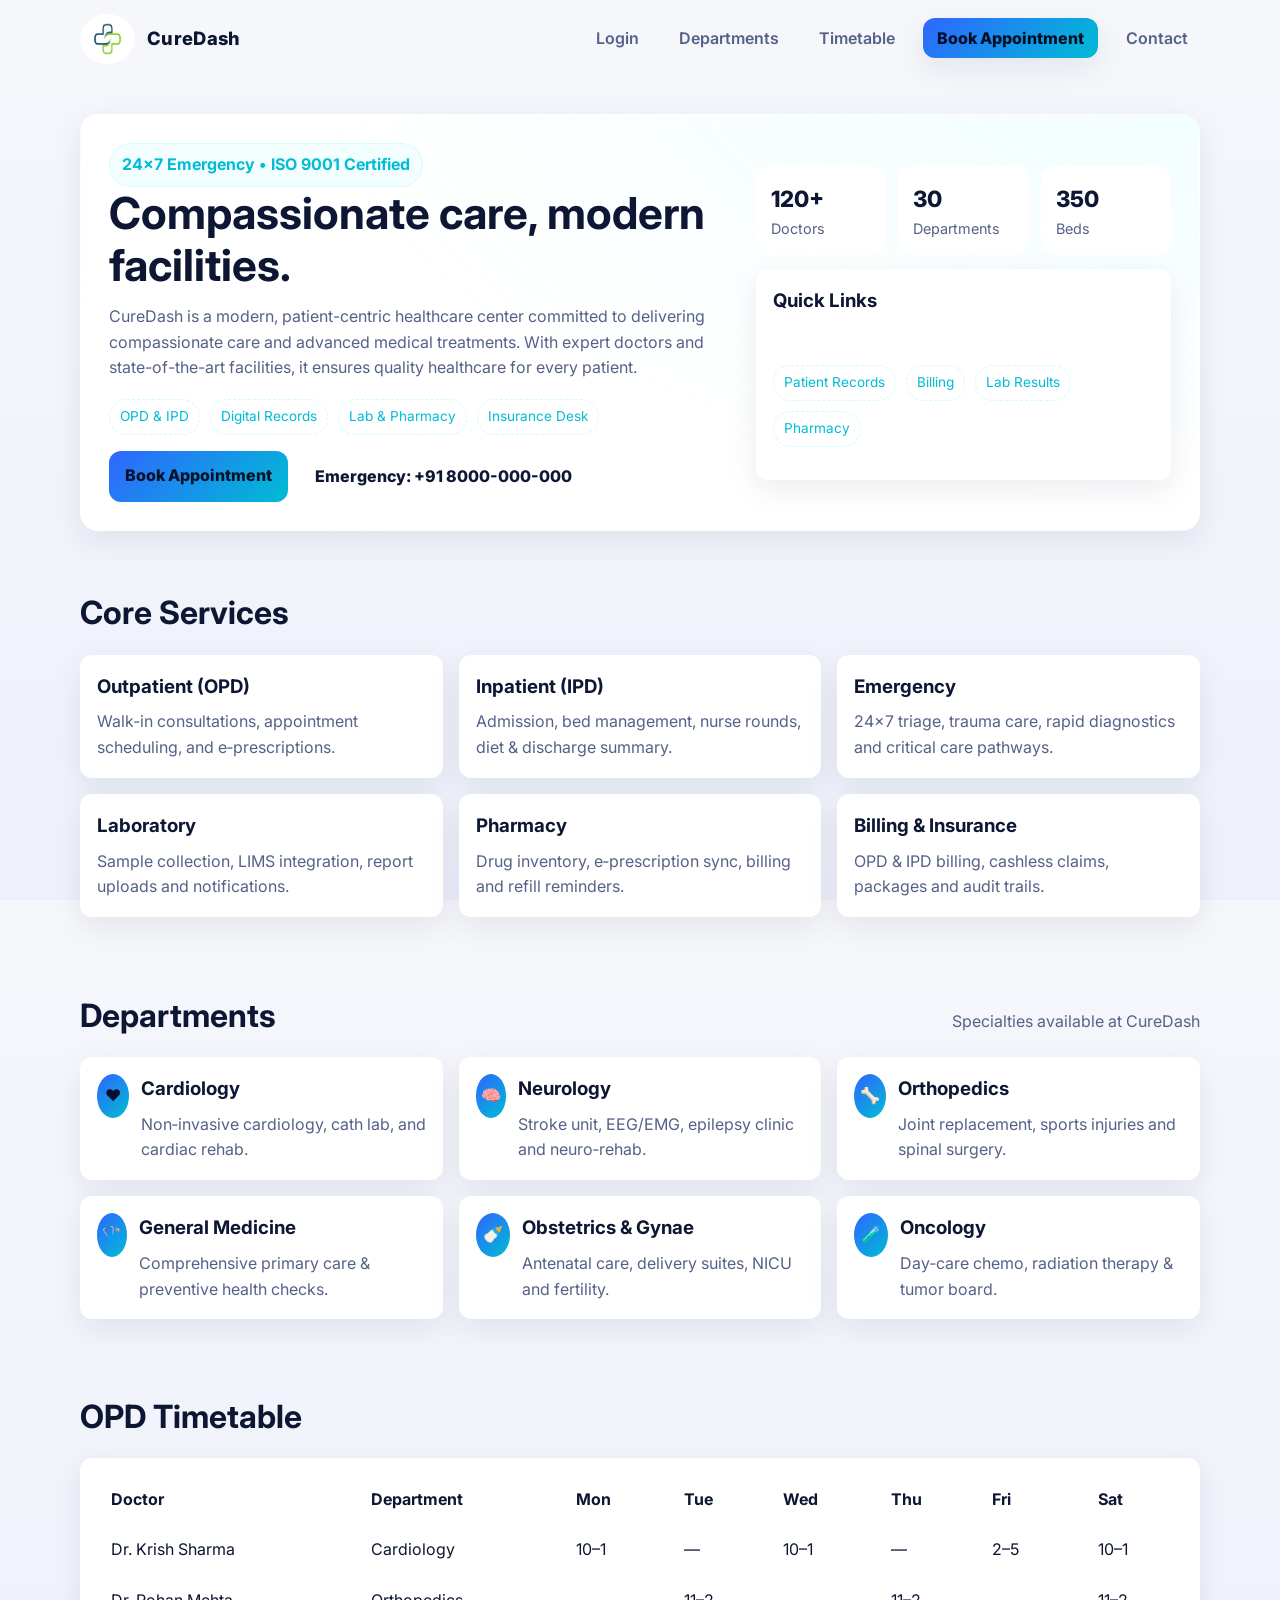
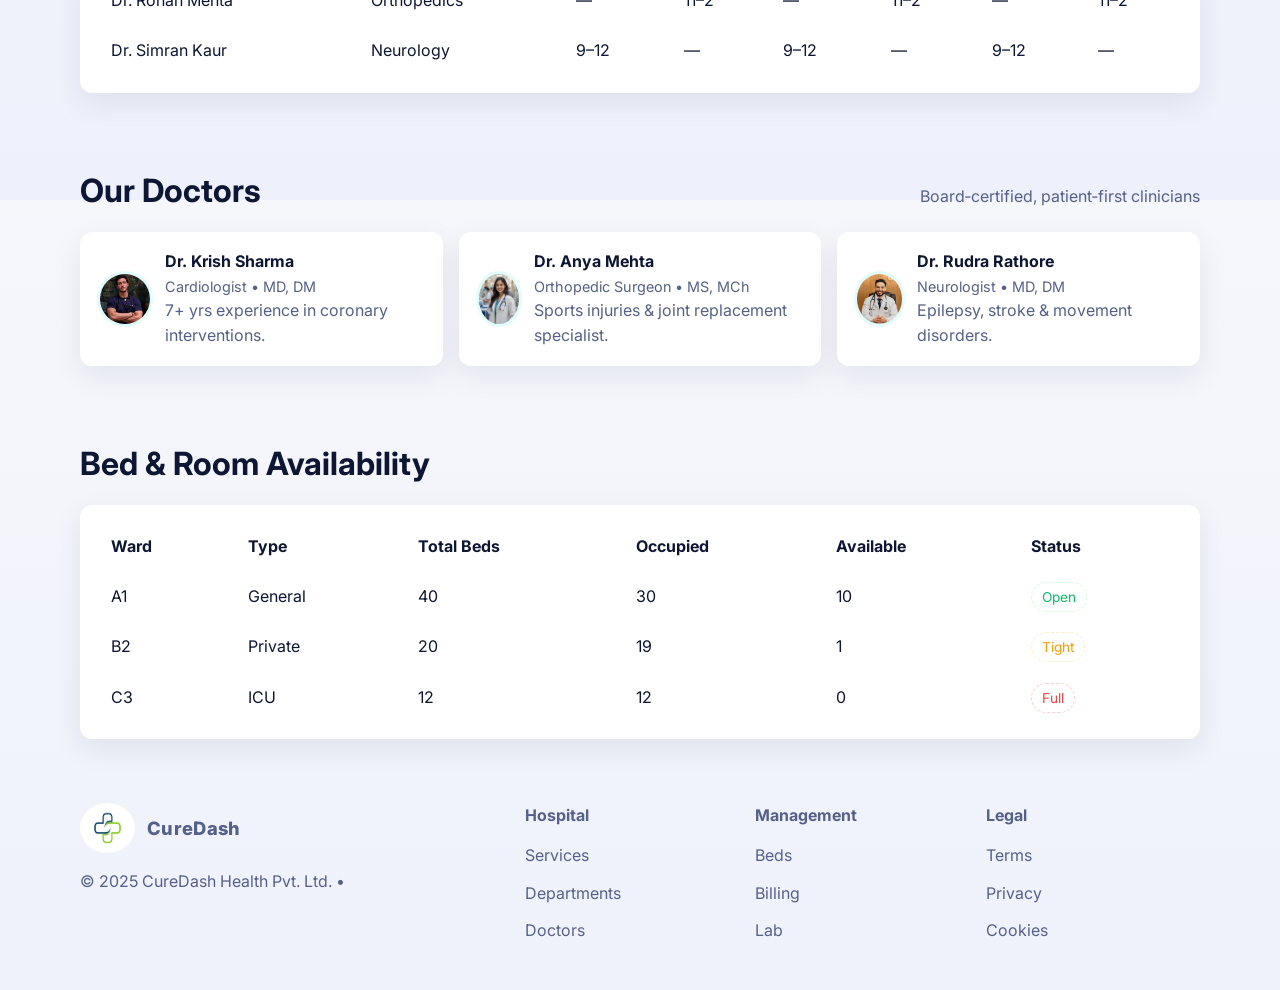
==== index.html @ 03a62648 "1" ====
<!DOCTYPE html>
<html lang="en">
<head>
  <meta charset="UTF-8" />
  <meta name="viewport" content="width=device-width, initial-scale=1" />
  <title>CarePlus Hospital — Management System (Demo)</title>
  <meta name="description" content="A clean, responsive Hospital Management System demo website built with only HTML & CSS." />
  <link rel="preconnect" href="https://fonts.googleapis.com">
  <link rel="preconnect" href="https://fonts.gstatic.com" crossorigin>
  <link href="https://fonts.googleapis.com/css2?family=Inter:wght@300;400;500;600;700;800&display=swap" rel="stylesheet">
  <link rel="stylesheet" href="style.css" />
</head>
<body>
  <!-- Top Navigation -->
  <header class="container topbar" id="home">
    <a class="logo" href="#home" aria-label="CarePlus Hospital Home">
      <img src="logoo.jpg" alt="CarePlus Hospital Logo" height="50" width="55" style="border-radius: 50%;">
      <span class="title">CureDash</span>
    </a>
    <nav aria-label="Primary Navigation">
      <ul>
        <li><a href="login.html">Login</a></li>
        <li><a href="department.html">Departments</a></li>
        <!-- <li><a href="doctors.html">Doctors</a></li> -->
        <li><a href="timetable.html">Timetable</a></li>
        <li><a href="appointment.html" class="cta-btn">Book Appointment</a></li>
        <li><a href="contact.html">Contact</a></li>
      </ul>
    </nav>
  </header>

  <!-- Hero -->
  <section class="container hero">
    <div class="hero-card">
      <div>
        <span class="pill">24×7 Emergency • ISO 9001 Certified</span>
        <h1>Compassionate care, modern facilities.</h1>
        <p>
        CureDash is a modern, patient-centric healthcare center committed to delivering compassionate care and advanced medical treatments. With expert doctors and state-of-the-art facilities, it ensures quality healthcare for every patient.
        </p>
        <div class="badges">
          <span class="badge">OPD & IPD</span>
          <span class="badge">Digital Records</span>
          <span class="badge">Lab & Pharmacy</span>
          <span class="badge">Insurance Desk</span>
        </div>
        <div class="btn-row">
          <a class="btn primary" href="appointment.html">Book Appointment</a>
          <a class="btn ghost" href="#contact">Emergency: +91 8000-000-000</a>
        </div>
      </div>
      <aside class="hero-side">
        <div class="kpis">
          <div class="kpi"><div class="num">120+</div><div class="lbl">Doctors</div></div>
          <div class="kpi"><div class="num">30</div><div class="lbl">Departments</div></div>
          <div class="kpi"><div class="num">350</div><div class="lbl">Beds</div></div>
        </div>
        <div class="card">
          <h3 style="margin-top:0">Quick Links</h3>
          <br>
          <div class="badges">
            <a class="badge" href="patient.html">Patient Records</a>
            <a class="badge" href="billing.html">Billing</a>
            <a class="badge" href="lab.html">Lab Results</a>
            <a class="badge" href="pharmacy.html">Pharmacy</a>
          </div>
        </div>
      </aside>
    </div>
  </section>

   <!-- Services -->
  <section id="services" class="container">
    <div class="section-title">
      <h2>Core Services</h2>
    </div>
    <div class="grid cols-3">
      <article class="card">
        <h3>Outpatient (OPD)</h3>
        <p>Walk‑in consultations, appointment scheduling, and e‑prescriptions.</p>
      </article>
      <article class="card">
        <h3>Inpatient (IPD)</h3>
        <p>Admission, bed management, nurse rounds, diet & discharge summary.</p>
      </article>
      <article class="card">
        <h3>Emergency</h3>
        <p>24×7 triage, trauma care, rapid diagnostics and critical care pathways.</p>
      </article>
      <article class="card">
        <h3>Laboratory</h3>
        <p>Sample collection, LIMS integration, report uploads and notifications.</p>
      </article>
      <article class="card">
        <h3>Pharmacy</h3>
        <p>Drug inventory, e‑prescription sync, billing and refill reminders.</p>
      </article>
      <article class="card">
        <h3>Billing & Insurance</h3>
        <p>OPD & IPD billing, cashless claims, packages and audit trails.</p>
      </article>
    </div>
  </section>

  <div class="divider container" aria-hidden="true"></div>

  <!-- Departments -->
  <section id="departments" class="container">
    <div class="section-title">
      <h2>Departments</h2>
      <p>Specialties available at CureDash</p>
    </div>
    <div class="grid cols-3">
      <div class="card dept">
        <div class="icon">❤</div>
        <div>
          <h3>Cardiology</h3>
          <p>Non‑invasive cardiology, cath lab, and cardiac rehab.</p>
        </div>
      </div>
      <div class="card dept">
        <div class="icon">🧠</div>
        <div>
          <h3>Neurology</h3>
          <p>Stroke unit, EEG/EMG, epilepsy clinic and neuro‑rehab.</p>
        </div>
      </div>
      <div class="card dept">
        <div class="icon">🦴</div>
        <div>
          <h3>Orthopedics</h3>
          <p>Joint replacement, sports injuries and spinal surgery.</p>
        </div>
      </div>
      <div class="card dept">
        <div class="icon">🩺</div>
        <div>
          <h3>General Medicine</h3>
          <p>Comprehensive primary care & preventive health checks.</p>
        </div>
      </div>
      <div class="card dept">
        <div class="icon">🍼</div>
        <div>
          <h3>Obstetrics & Gynae</h3>
          <p>Antenatal care, delivery suites, NICU and fertility.</p>
        </div>
      </div>
      <div class="card dept">
        <div class="icon">🧪</div>
        <div>
          <h3>Oncology</h3>
          <p>Day‑care chemo, radiation therapy & tumor board.</p>
        </div>
      </div>
    </div>
  </section>


  <!-- Timetable -->
  <section id="timetable" class="container">
    <div class="section-title">
      <h2>OPD Timetable</h2>
    </div>
    <div class="card">
      <div style="overflow:auto">
        <table aria-label="Doctor OPD Timetable">
          <thead>
            <tr>
              <th>Doctor</th>
              <th>Department</th>
              <th>Mon</th>
              <th>Tue</th>
              <th>Wed</th>
              <th>Thu</th>
              <th>Fri</th>
              <th>Sat</th>
            </tr>
          </thead>
          <tbody>
            <tr>
              <td>Dr. Krish Sharma</td><td>Cardiology</td><td>10–1</td><td>—</td><td>10–1</td><td>—</td><td>2–5</td><td>10–1</td>
            </tr>
            <tr>
              <td>Dr. Rohan Mehta</td><td>Orthopedics</td><td>—</td><td>11–2</td><td>—</td><td>11–2</td><td>—</td><td>11–2</td>
            </tr>
            <tr>
              <td>Dr. Simran Kaur</td><td>Neurology</td><td>9–12</td><td>—</td><td>9–12</td><td>—</td><td>9–12</td><td>—</td>
            </tr>
          </tbody>
        </table>
      </div>
    </div>
  </section>
   <!-- Doctors -->
  <section id="doctors" class="container">
    <div class="section-title">
      <h2>Our Doctors</h2>
      <p>Board‑certified, patient‑first clinicians</p>
    </div>
    <div class="grid cols-3">
      <div class="card doc">
        <img src="doc1.jpg" alt="Portrait of Dr. A Sharma"/>
        <div>
          <div class="name">Dr. Krish Sharma</div>
          <div class="role">Cardiologist • MD, DM</div>
          <p class="muted">7+ yrs experience in coronary interventions.</p>
        </div>
      </div>
      <div class="card doc">
        <img src="doc2.jpg" alt="Portrait of Dr. R Mehta"/>
        <div>
          <div class="name">Dr. Anya Mehta</div>
          <div class="role">Orthopedic Surgeon • MS, MCh</div>
          <p class="muted">Sports injuries & joint replacement specialist.</p>
        </div>
      </div>
      <div class="card doc">
        <img src="doc3.jpg" alt="Portrait of Dr. S Kaur"/>
        <div>
          <div class="name">Dr. Rudra Rathore</div>
          <div class="role">Neurologist • MD, DM</div>
          <p class="muted">Epilepsy, stroke & movement disorders.</p>
        </div>
      </div>
    </div>
  </section>

  <!-- Records & Bed Management (Demo) -->
  <section id="records" class="container">
    <div class="section-title">
      <h2>Bed & Room Availability</h2>
    </div>
    <div class="card" style="overflow:auto">
      <table aria-label="Bed Availability">
        <thead>
          <tr>
            <th>Ward</th>
            <th>Type</th>
            <th>Total Beds</th>
            <th>Occupied</th>
            <th>Available</th>
            <th>Status</th>
          </tr>
        </thead>
        <tbody>
          <tr>
            <td>A1</td><td>General</td><td>40</td><td>30</td><td>10</td>
            <td><span class="badge" style="border-color:rgba(133,255,167,.4);color:var(--accent)">Open</span></td>
          </tr>
          <tr>
            <td>B2</td><td>Private</td><td>20</td><td>19</td><td>1</td>
            <td><span class="badge" style="border-color:rgba(255,211,106,.4);color:var(--warning)">Tight</span></td>
          </tr>
          <tr>
            <td>C3</td><td>ICU</td><td>12</td><td>12</td><td>0</td>
            <td><span class="badge" style="border-color:rgba(255,122,122,.4);color:var(--danger)">Full</span></td>
          </tr>
        </tbody>
      </table>
    </div>
  </section>


  <footer class="container">
    <div class="footer-grid">
      <div class="foot-brand">
        <div class="logo" style="margin-bottom:8px">
          <img src="logoo.jpg" alt="CarePlus Hospital Logo" height="50" width="55" style="border-radius: 50%;">
          <span class="title">CureDash</span>
        </div>
        <p class="muted">© <span id="year">2025</span> CureDash Health Pvt. Ltd. • </p>
      </div>
      <div class="foot-col">
        <h4>Hospital</h4>
        <a href="#services">Services</a>
        <a href="#departments">Departments</a>
        <a href="#doctors">Doctors</a>
      </div>
      <div class="foot-col">
        <h4>Management</h4>
        <a href="#records">Beds</a>
        <a href="#billing">Billing</a>
        <a href="#lab">Lab</a>
      </div>
      <div class="foot-col">
        <h4>Legal</h4>
        <a href="#">Terms</a>
        <a href="#">Privacy</a>
        <a href="#">Cookies</a>
      </div>
    </div>
  </footer>
</body>
</html>
---- style.css ----
:root{
      --bg: #0b1020;
      --bg-soft: #121933;
      --card: #0f1630;
      --card-2: #111a3a;
      --text: #dfe0e9;
      --muted: #78797e;
      --brand: #e6ebf1;
      --brand-2:#6aa6ff;
      --accent:#85ffa7;
      --danger:#ff7a7a;
      --warning:#ffd36a;
      --shadow: 0 10px 30px rgba(0,0,0,.35);
      --radius: 18px;
      --radius-sm: 12px;
      --ring: 0 0 0 3px rgba(135,243,255,.25);
    }

    @media (prefers-color-scheme: light){
      :root{
        --bg:#f6f7fb;
        --bg-soft:#eef1fb;
        --card:#ffffff;
        --card-2:#ffffff;
        --text:#0d1633;
        --muted:#556188;
        --brand:#2f66ff;
        --brand-2:#00bcd4;
        --accent:#0bbf67;
        --danger:#ef4444;
        --warning:#f59e0b;
        --shadow: 0 10px 30px rgba(12,24,64,.08);
      }
    }

    *{box-sizing:border-box}
    html,body{height:100%}
    body{
      margin:0;
      font-family: Inter, system-ui, -apple-system, Segoe UI, Roboto, Arial, "Apple Color Emoji", "Segoe UI Emoji";
      color:var(--text);
      background: linear-gradient(180deg,var(--bg) 0%, var(--bg-soft) 100%);
      line-height:1.6;
    }

    a{color:inherit;text-decoration:none}
    img{max-width:100%;display:block}

    /* Layout */
    .container{width:min(1120px, 92%); margin-inline:auto}

    /* Top Bar */
    .topbar{display:flex;align-items:center;justify-content:space-between;gap:16px; padding:14px 0}
    .logo{display:flex;align-items:center;gap:12px;font-weight:800;letter-spacing:.3px}
    .logo .mark{width:40px;height:40px;display:grid;place-items:center;border-radius:12px;background:linear-gradient(135deg,var(--brand),var(--brand-2)); box-shadow:var(--shadow)}
    .logo .title{font-size:1.15rem}

    nav ul{list-style:none;display:flex;gap:16px;margin:0;padding:0;flex-wrap:wrap}
    nav a{padding:8px 12px;border-radius:10px;color:var(--muted);font-weight:600}
    nav a:hover, nav a:focus{background:var(--card-2); color:var(--text); outline:none; box-shadow:var(--ring)}

    .cta-btn{background:linear-gradient(135deg,var(--brand),var(--brand-2)); color:#001028; padding:10px 14px;border-radius:12px;font-weight:800; box-shadow:var(--shadow)}
    .cta-btn:hover{transform:translateY(-1px)}

    /* Hero */
    .hero{padding:36px 0 20px}
    .hero-card{display:grid;grid-template-columns:1.2fr .8fr; gap:24px; background:radial-gradient(1500px 800px at 100% -20%, rgba(135,243,255,0.12), transparent 60%), var(--card); border:1px solid rgba(255,255,255,.06); border-radius:var(--radius); padding:28px; box-shadow:var(--shadow)}
    .hero h1{margin:0 0 12px; line-height:1.2; font-size:clamp(28px, 4vw, 44px)}
    .hero p{color:var(--muted); margin:0 0 18px}
    .badges{display:flex; gap:10px; flex-wrap:wrap; margin:16px 0}
    .badge{padding:6px 10px; border-radius:999px; border:1px dashed rgba(135,243,255,.4); color:var(--brand-2); font-size:.85rem}

    .hero-side{display:grid;align-content:center;gap:14px}
    .kpis{display:grid;grid-template-columns:repeat(3,1fr); gap:12px}
    .kpi{background:var(--card-2);border:1px solid rgba(255,255,255,.06);border-radius:14px;padding:14px}
    .kpi .num{font-size:1.4rem; font-weight:800}
    .kpi .lbl{color:var(--muted); font-size:.9rem}

    /* Sections */
    section{padding:36px 0}
    .section-title{display:flex; align-items:baseline; justify-content:space-between; gap:12px; margin-bottom:16px}
    .section-title h2{margin:0; font-size:clamp(22px,3vw,32px)}
    .section-title p{margin:0; color:var(--muted)}

    /* Cards grid */
    .grid{display:grid; gap:16px}
    .grid.cols-3{grid-template-columns:repeat(3, 1fr)}
    .grid.cols-4{grid-template-columns:repeat(4, 1fr)}
    @media (max-width: 980px){ .hero-card{grid-template-columns:1fr} .kpis{grid-template-columns:repeat(3,1fr)} }
    @media (max-width: 780px){ .grid.cols-3{grid-template-columns:repeat(2, 1fr)} .kpis{grid-template-columns:repeat(2,1fr)} }
    @media (max-width: 520px){ .grid.cols-3,.grid.cols-4{grid-template-columns:1fr} }

    .card{background:var(--card); border:1px solid rgba(255,255,255,.06); border-radius:var(--radius-sm); padding:16px; box-shadow:var(--shadow)}
    .card h3{margin:0 0 8px}
    .card p{margin:0; color:var(--muted)}

    /* Departments */
    .dept{display:flex; gap:12px; align-items:flex-start}
    .dept .icon{width:44px;height:44px;border-radius:50%;display:grid;place-items:center;background:linear-gradient(135deg,var(--brand),var(--brand-2)); color:#06102e; font-weight:900}

    /* Doctors */
    .doc{display:flex; gap:12px; align-items:center}
    .doc img{width:56px;height:56px;border-radius:50%;object-fit:cover; border:3px solid rgba(135,243,255,.25)}
    .doc .name{font-weight:700}
    .doc .role{font-size:.9rem;color:var(--muted)}

    /* Timetable */
    table{width:100%; border-collapse:separate; border-spacing:0}
    th, td{padding:12px 14px; text-align:left}
    thead th{position:sticky; top:0; background:var(--card-2)}
    tbody tr{background:var(--card)}
    tbody tr + tr td{border-top:1px dashed rgba(255,255,255,.08)}
    tbody tr:hover{background:var(--card-2)}

    /* Forms */
    form{display:grid; gap:12px}
    .field{display:grid; gap:6px}
    label{font-weight:600}
    input, select, textarea{
      padding:12px 14px; border-radius:12px; border:1px solid rgba(255,255,255,.12); background:var(--card);
      color:var(--text); outline:none
    }
    input:focus, select:focus, textarea:focus{box-shadow:var(--ring)}
    .inline{display:grid; grid-template-columns:1fr 1fr; gap:12px}
    @media (max-width:640px){ .inline{grid-template-columns:1fr} }
    .btn-row{display:flex; gap:10px;flex-wrap:wrap}
    .btn{padding:12px 16px; border-radius:12px; font-weight:800; border:0; cursor:pointer}
    .btn.primary{background:linear-gradient(135deg,var(--brand),var(--brand-2)); color:#07122a}
    .btn.ghost{background:transparent;color:var(--text); border:1px dashed rgba(255,255,255,.18)}

    /* Footer */
    footer{padding:28px 0 40px; color:var(--muted)}
    .footer-grid{display:grid; grid-template-columns:2fr 1fr 1fr 1fr; gap:16px}
    .foot-col h4{margin:0 0 8px}
    .foot-col a{display:block; padding:6px 0; color:var(--muted)}
    .foot-col a:hover{color:var(--text)}
    @media (max-width:860px){ .footer-grid{grid-template-columns:1fr 1fr;}
      .foot-brand{grid-column:1/-1}
    }
    @media (max-width:560px){ .footer-grid{grid-template-columns:1fr} }

    /* Utility */
    .pill{display:inline-flex; align-items:center; gap:8px; padding:8px 12px; border-radius:999px; background:rgba(135,243,255,.1); border:1px solid rgba(135,243,255,.25); color:var(--brand-2); font-weight:700}
    .muted{color:var(--muted)}
    .divider{height:1px;background:linear-gradient(90deg,transparent, rgba(255,255,255,.14), transparent)}
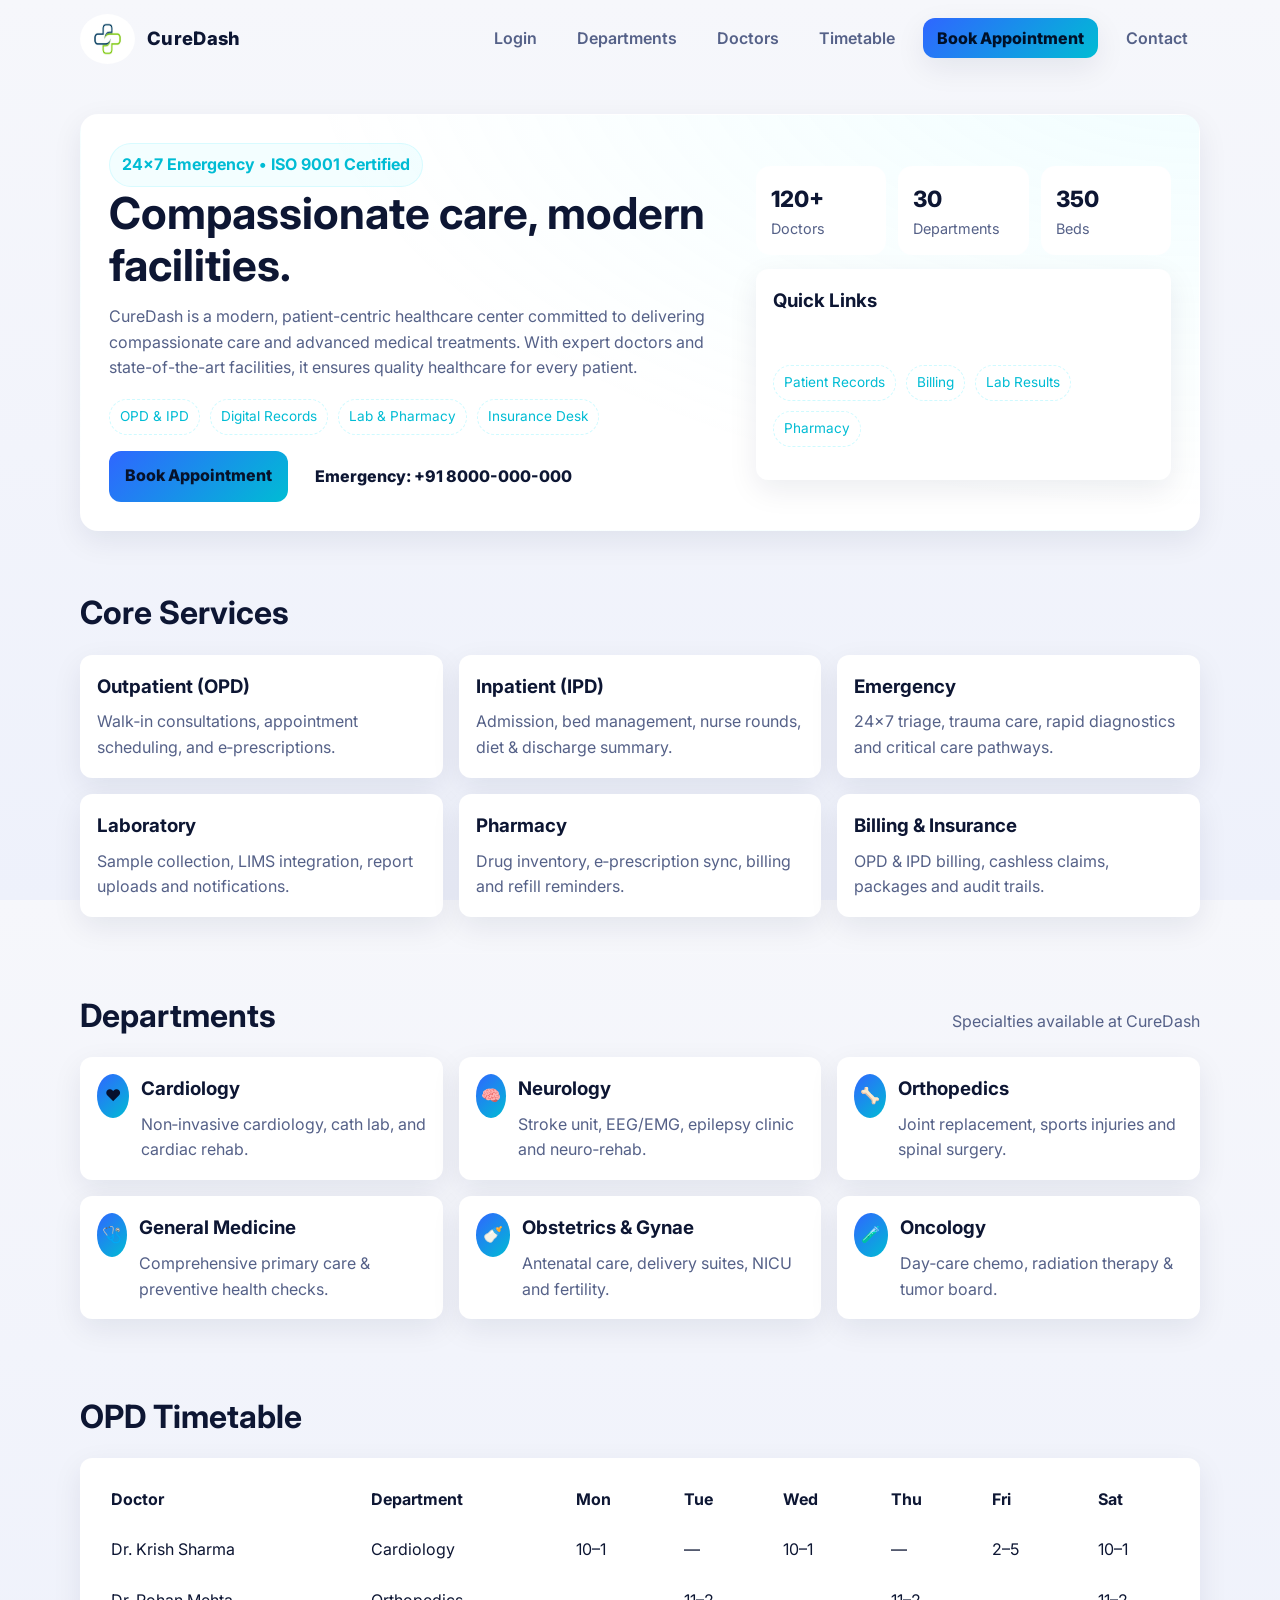
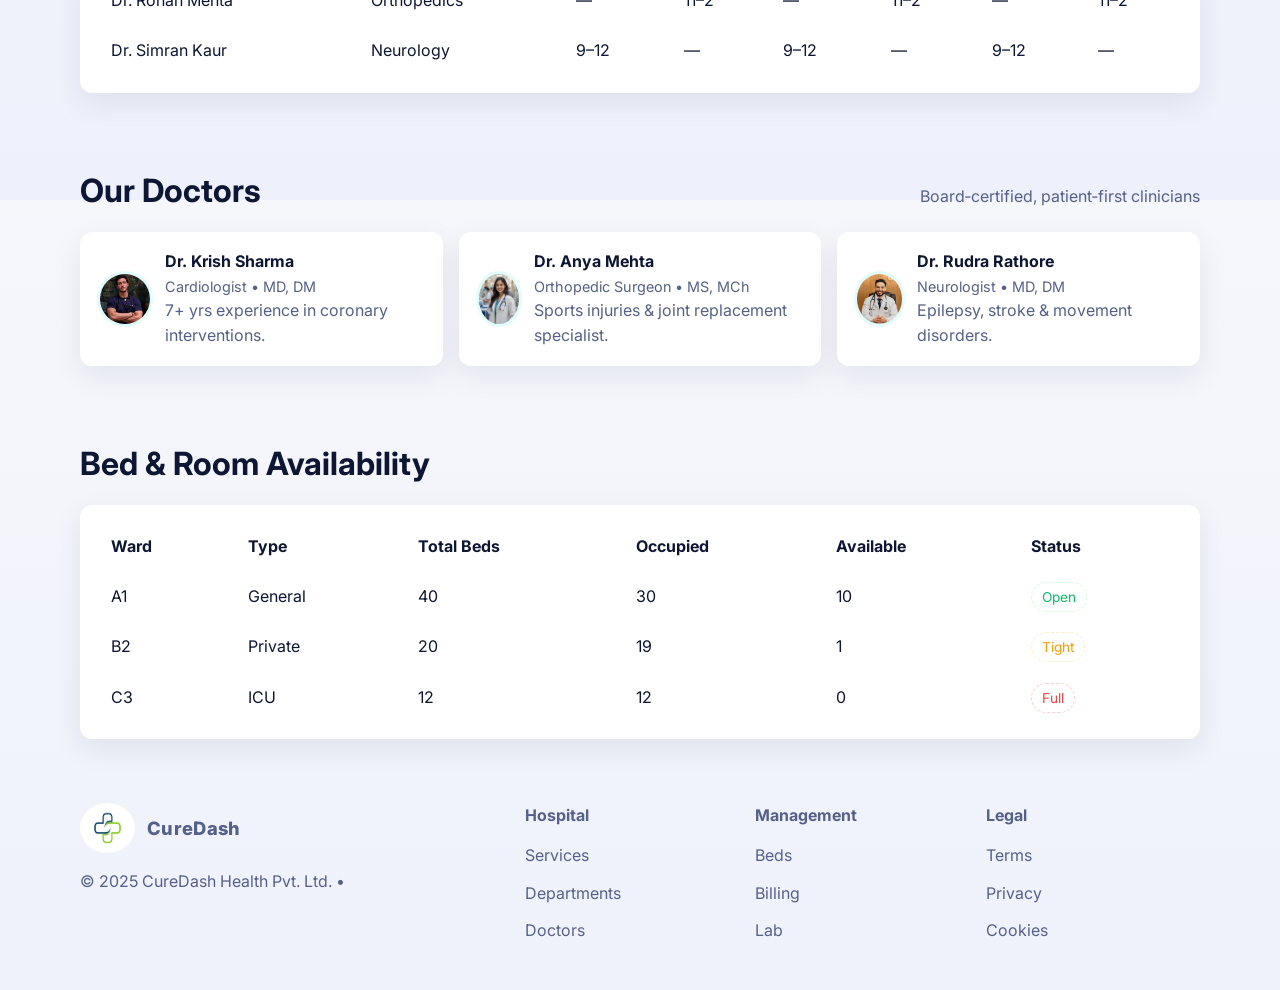
==== commit 9e5a16d2: "3" ====
--- a/index.html
+++ b/index.html
@@ -20,8 +20,8 @@
     <nav aria-label="Primary Navigation">
       <ul>
         <li><a href="login.html">Login</a></li>
-        <li><a href="department.html">Departments</a></li>
-        <!-- <li><a href="doctors.html">Doctors</a></li> -->
+        <li><a href="departments.html">Departments</a></li>
+        <li><a href="doctors.html">Doctors</a></li>
         <li><a href="timetable.html">Timetable</a></li>
         <li><a href="appointment.html" class="cta-btn">Book Appointment</a></li>
         <li><a href="contact.html">Contact</a></li>
